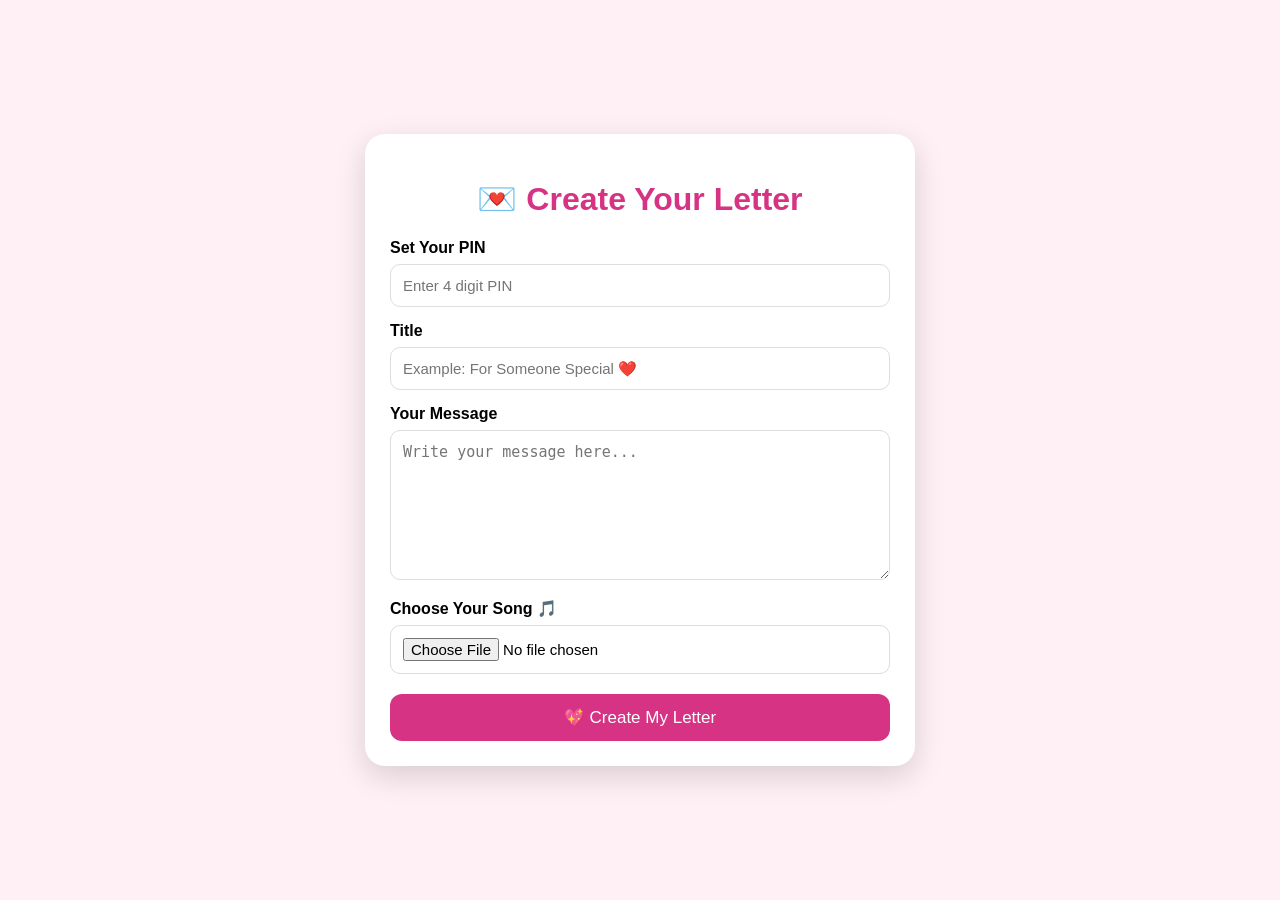
==== templates/create.html @ 7eb605a5 "Add customizable letter creator" ====
<!DOCTYPE html>
<html lang="en">
<head>
    <meta charset="UTF-8">
    <meta name="viewport" content="width=device-width, initial-scale=1.0">

    <title>Create Your Letter</title>

    <style>
        body {
            font-family: Arial, sans-serif;
            background: #fff0f5;
            display: flex;
            justify-content: center;
            align-items: center;
            min-height: 100vh;
            margin: 0;
        }

        .box {
            background: white;
            width: 90%;
            max-width: 500px;
            padding: 25px;
            border-radius: 20px;
            box-shadow: 0 10px 30px rgba(0,0,0,0.15);
        }

        h1 {
            text-align: center;
            color: #d63384;
        }

        label {
            display: block;
            margin-top: 15px;
            font-weight: bold;
        }

        input,
        textarea {
            width: 100%;
            box-sizing: border-box;
            padding: 12px;
            margin-top: 7px;
            border: 1px solid #ddd;
            border-radius: 10px;
            font-size: 15px;
        }

        textarea {
            height: 150px;
            resize: vertical;
        }

        button {
            width: 100%;
            margin-top: 20px;
            padding: 13px;
            border: none;
            border-radius: 12px;
            background: #d63384;
            color: white;
            font-size: 17px;
            cursor: pointer;
        }

        button:hover {
            opacity: 0.9;
        }
    </style>
</head>

<body>

<div class="box">

    <h1>💌 Create Your Letter</h1>

    <label>Set Your PIN</label>
    <input
        type="password"
        id="pin"
        maxlength="4"
        placeholder="Enter 4 digit PIN">

    <label>Title</label>
    <input
        type="text"
        id="title"
        placeholder="Example: For Someone Special ❤️">

    <label>Your Message</label>
    <textarea
        id="message"
        placeholder="Write your message here..."></textarea>

        <label>Choose Your Song 🎵</label>
<input
    type="file"
    id="songFile"
    accept="audio/*">
    
    <button onclick="createLetter()">
        💖 Create My Letter
    </button>

</div>

<script>

function createLetter() {

    const pin = document.getElementById("pin").value;
    const title = document.getElementById("title").value;
    const message = document.getElementById("message").value;
    const songFile = document.getElementById("songFile").files[0];

    if (pin.length !== 4) {
        alert("Please enter a 4 digit PIN.");
        return;
    }

    if (!title || !message) {
        alert("Please fill all fields.");
        return;
    }

    localStorage.setItem("customPin", pin);
    localStorage.setItem("customTitle", title);
    localStorage.setItem("customMessage", message);

    if (songFile) {
        const reader = new FileReader();

        reader.onload = function () {
            localStorage.setItem("customSong", reader.result);
            window.location.href = "/";
        };

        reader.readAsDataURL(songFile);

    } else {
        window.location.href = "/";
    }
}
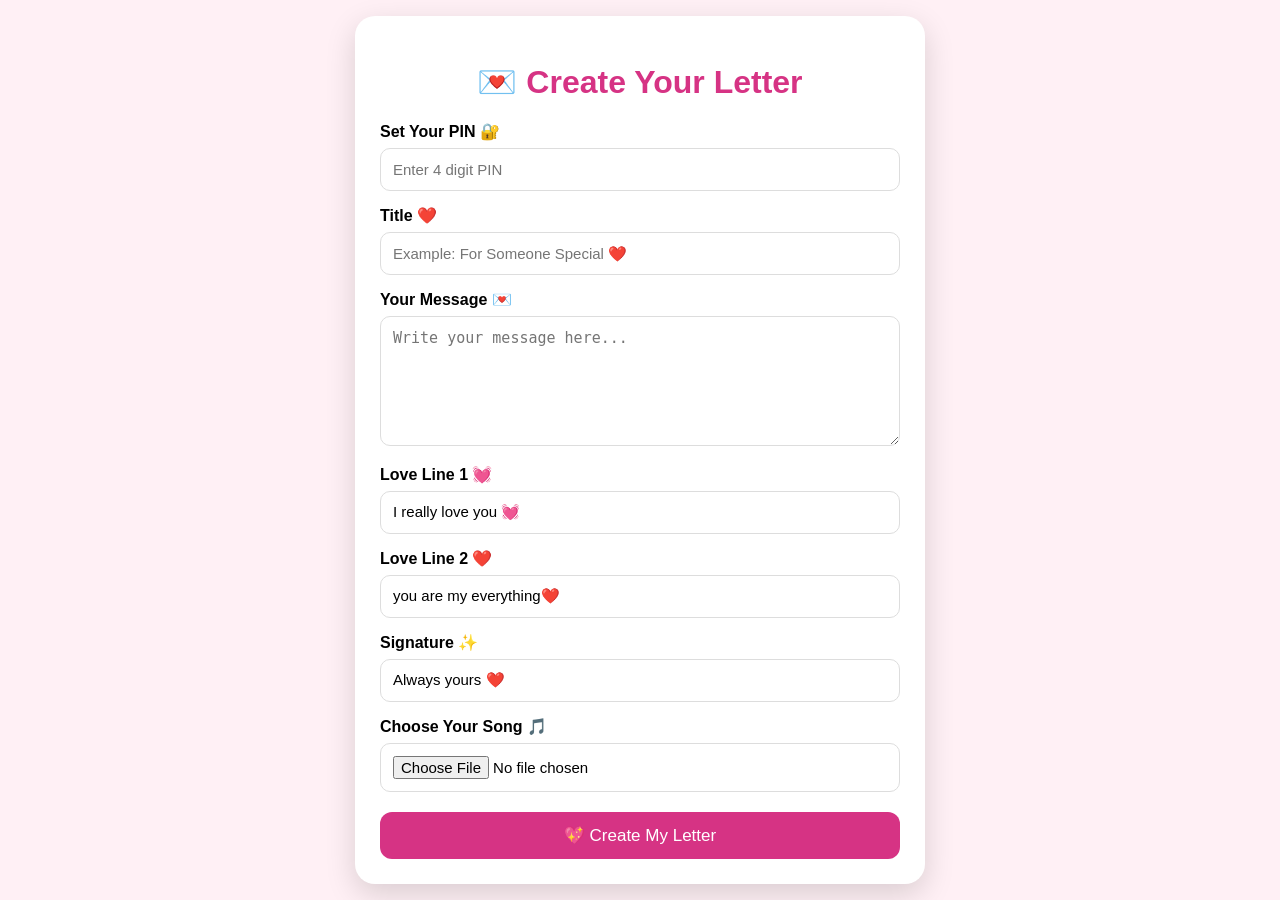
==== commit e6908d03: "Add custom song upload with Cloudinary" ====
--- a/templates/create.html
+++ b/templates/create.html
@@ -4,7 +4,7 @@
     <meta charset="UTF-8">
     <meta name="viewport" content="width=device-width, initial-scale=1.0">
 
-    <title>Create Your Letter</title>
+    <title>Create Your Letter 💌</title>
 
     <style>
         body {
@@ -20,7 +20,7 @@
         .box {
             background: white;
             width: 90%;
-            max-width: 500px;
+            max-width: 520px;
             padding: 25px;
             border-radius: 20px;
             box-shadow: 0 10px 30px rgba(0,0,0,0.15);
@@ -49,8 +49,12 @@
         }
 
         textarea {
-            height: 150px;
+            height: 130px;
             resize: vertical;
+        }
+
+        input[type="file"] {
+            background: #fff;
         }
 
         button {
@@ -68,6 +72,28 @@
         button:hover {
             opacity: 0.9;
         }
+
+        #linkBox {
+            display: none;
+            margin-top: 20px;
+            padding: 15px;
+            background: #fff0f5;
+            border-radius: 12px;
+        }
+
+        #letterLink {
+            word-break: break-all;
+            color: #d63384;
+            font-weight: bold;
+        }
+
+        #copyBtn {
+            background: #6f42c1;
+        }
+
+        #previewBtn {
+            background: #198754;
+        }
     </style>
 </head>
 
@@ -77,70 +103,235 @@
 
     <h1>💌 Create Your Letter</h1>
 
-    <label>Set Your PIN</label>
+    <label>Set Your PIN 🔐</label>
     <input
         type="password"
         id="pin"
         maxlength="4"
-        placeholder="Enter 4 digit PIN">
-
-    <label>Title</label>
+        inputmode="numeric"
+        placeholder="Enter 4 digit PIN"
+    >
+
+    <label>Title ❤️</label>
     <input
         type="text"
         id="title"
-        placeholder="Example: For Someone Special ❤️">
-
-    <label>Your Message</label>
+        placeholder="Example: For Someone Special ❤️"
+    >
+
+    <label>Your Message 💌</label>
     <textarea
         id="message"
-        placeholder="Write your message here..."></textarea>
-
-        <label>Choose Your Song 🎵</label>
-<input
-    type="file"
-    id="songFile"
-    accept="audio/*">
-    
+        placeholder="Write your message here..."
+    ></textarea>
+
+    <label>Love Line 1 💓</label>
+    <input
+        type="text"
+        id="love_line_1"
+        value="I really love you 💓"
+    >
+
+    <label>Love Line 2 ❤️</label>
+    <input
+        type="text"
+        id="love_line_2"
+        value="you are my everything❤️"
+    >
+
+    <label>Signature ✨</label>
+    <input
+        type="text"
+        id="signature"
+        value="Always yours ❤️"
+    >
+
+    <label>Choose Your Song 🎵</label>
+    <input
+        type="file"
+        id="songFile"
+        accept="audio/*"
+    >
+
     <button onclick="createLetter()">
         💖 Create My Letter
     </button>
 
+    <div id="linkBox">
+
+        <strong>🎉 Your letter has been created!</strong>
+
+        <p>
+            🔗 Your unique letter link:
+        </p>
+
+        <p id="letterLink"></p>
+
+        <button id="copyBtn" onclick="copyLink()">
+            📋 Copy Link
+        </button>
+
+        <button id="previewBtn" onclick="previewLetter()">
+            👀 Preview Your Letter
+        </button>
+
+    </div>
+
 </div>
 
+
 <script>
 
-function createLetter() {
-
-    const pin = document.getElementById("pin").value;
-    const title = document.getElementById("title").value;
-    const message = document.getElementById("message").value;
-    const songFile = document.getElementById("songFile").files[0];
-
-    if (pin.length !== 4) {
+let generatedLink = "";
+let previewLink = "";
+
+
+async function createLetter() {
+
+    const pin =
+        document.getElementById("pin").value.trim();
+
+    const title =
+        document.getElementById("title").value.trim();
+
+    const message =
+        document.getElementById("message").value.trim();
+
+    const loveLine1 =
+        document.getElementById("love_line_1").value.trim();
+
+    const loveLine2 =
+        document.getElementById("love_line_2").value.trim();
+
+    const signature =
+        document.getElementById("signature").value.trim();
+
+    const songFile =
+        document.getElementById("songFile").files[0];
+
+
+    if (pin.length !== 4 || !/^\d{4}$/.test(pin)) {
+
         alert("Please enter a 4 digit PIN.");
+
         return;
     }
 
+
     if (!title || !message) {
-        alert("Please fill all fields.");
+
+        alert("Please fill Title and Message.");
+
         return;
     }
 
-    localStorage.setItem("customPin", pin);
-    localStorage.setItem("customTitle", title);
-    localStorage.setItem("customMessage", message);
-
-    if (songFile) {
-        const reader = new FileReader();
-
-        reader.onload = function () {
-            localStorage.setItem("customSong", reader.result);
-            window.location.href = "/";
-        };
-
-        reader.readAsDataURL(songFile);
-
-    } else {
-        window.location.href = "/";
+
+    if (!songFile) {
+
+        alert("Please choose a song 🎵");
+
+        return;
     }
-}+
+
+    const formData = new FormData();
+
+    formData.append("pin", pin);
+    formData.append("title", title);
+    formData.append("message", message);
+    formData.append("love_line_1", loveLine1);
+    formData.append("love_line_2", loveLine2);
+    formData.append("signature", signature);
+    formData.append("song", songFile);
+
+
+    try {
+
+        const response = await fetch("/api/create", {
+
+            method: "POST",
+
+            body: formData
+
+        });
+
+
+        const result = await response.json();
+
+
+        if (result.ok) {
+
+            generatedLink =
+                window.location.origin + result.url;
+
+            previewLink =
+                window.location.origin + result.preview_url;
+
+
+            document.getElementById("letterLink").textContent =
+                generatedLink;
+
+
+            document.getElementById("linkBox").style.display =
+                "block";
+
+
+            alert("Your letter has been created! ❤️");
+
+        } else {
+
+            alert(
+                result.error ||
+                "Something went wrong."
+            );
+        }
+
+
+    } catch (error) {
+
+        console.error(error);
+
+        alert(
+            "Server error. Please try again."
+        );
+    }
+}
+
+
+function copyLink() {
+
+    if (!generatedLink) return;
+
+
+    navigator.clipboard.writeText(generatedLink)
+
+        .then(() => {
+
+            alert("Link copied! ❤️");
+
+        })
+
+        .catch(() => {
+
+            alert(
+                "Link copy nahi hua. Manually copy kar lo."
+            );
+
+        });
+}
+
+
+function previewLetter() {
+
+    if (!previewLink) return;
+
+    window.open(
+        previewLink,
+        "_blank"
+    );
+}
+
+</script>
+
+</body>
+</html>
